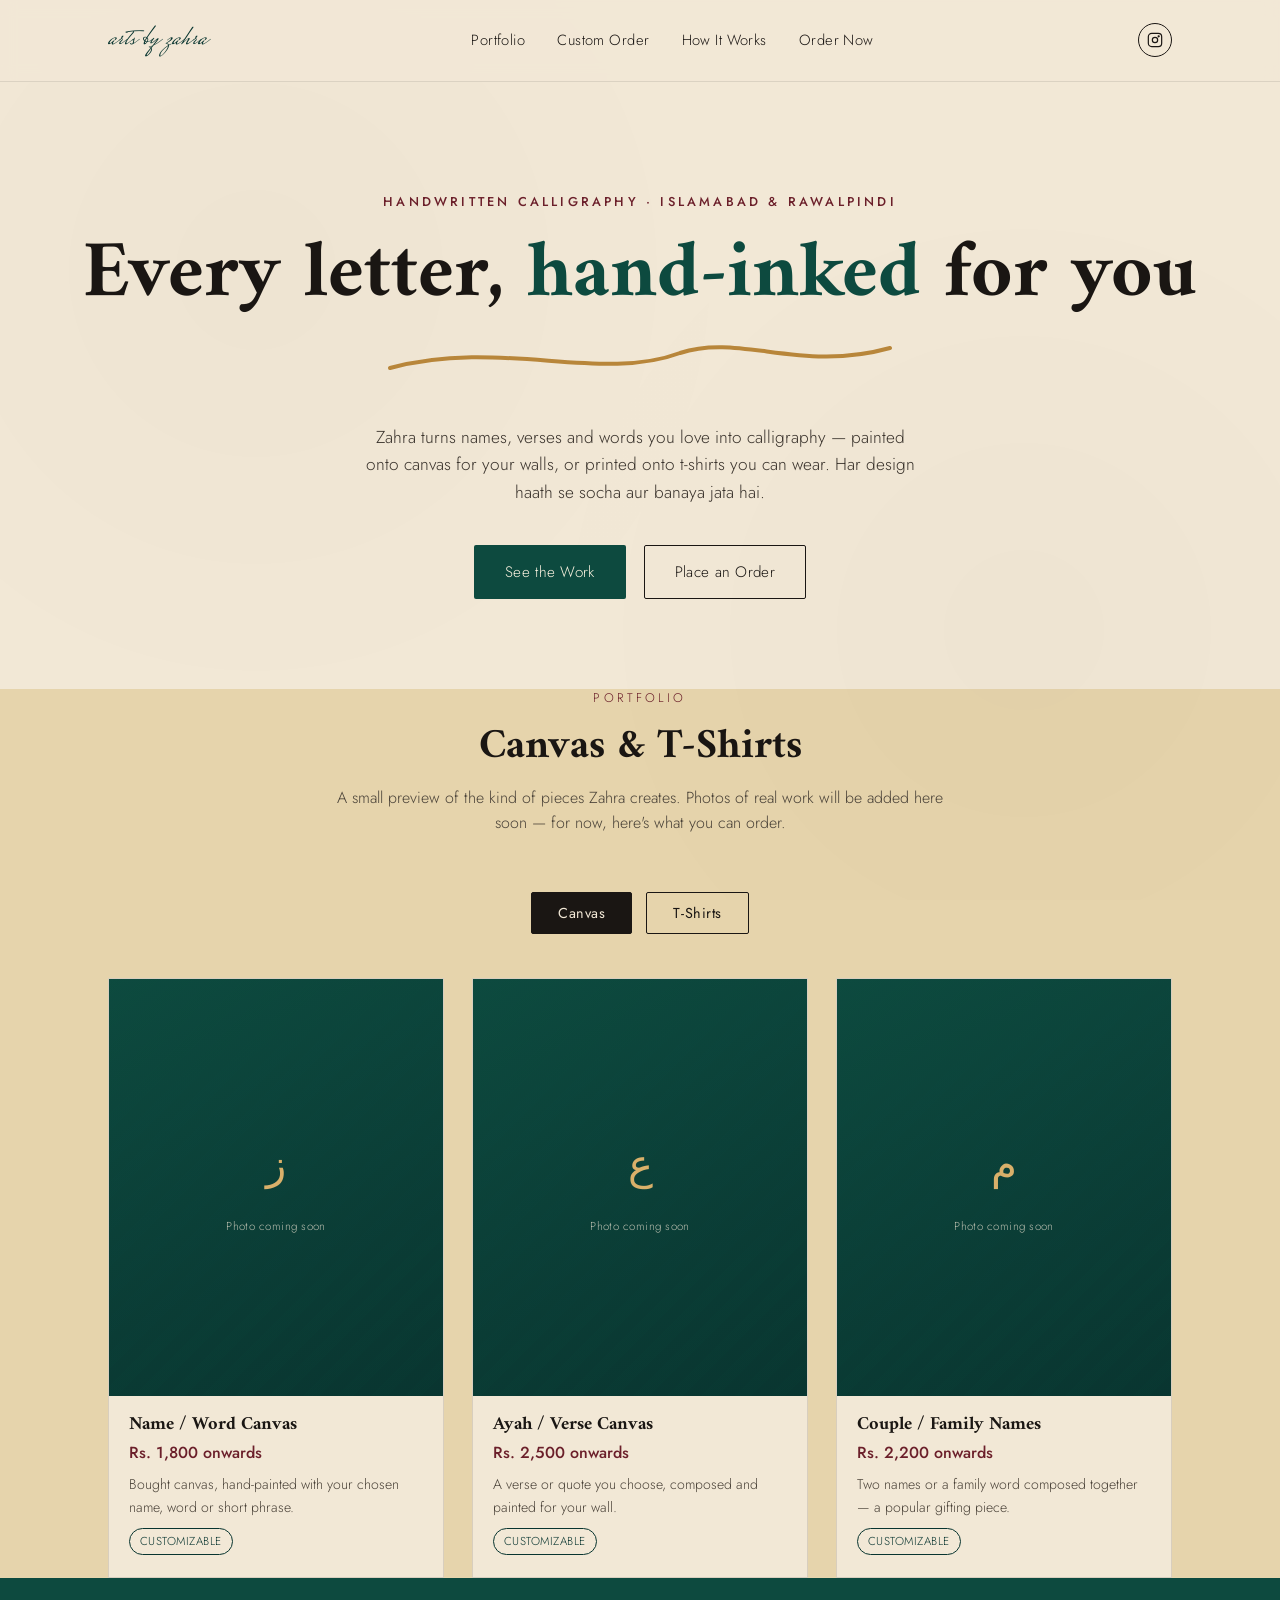
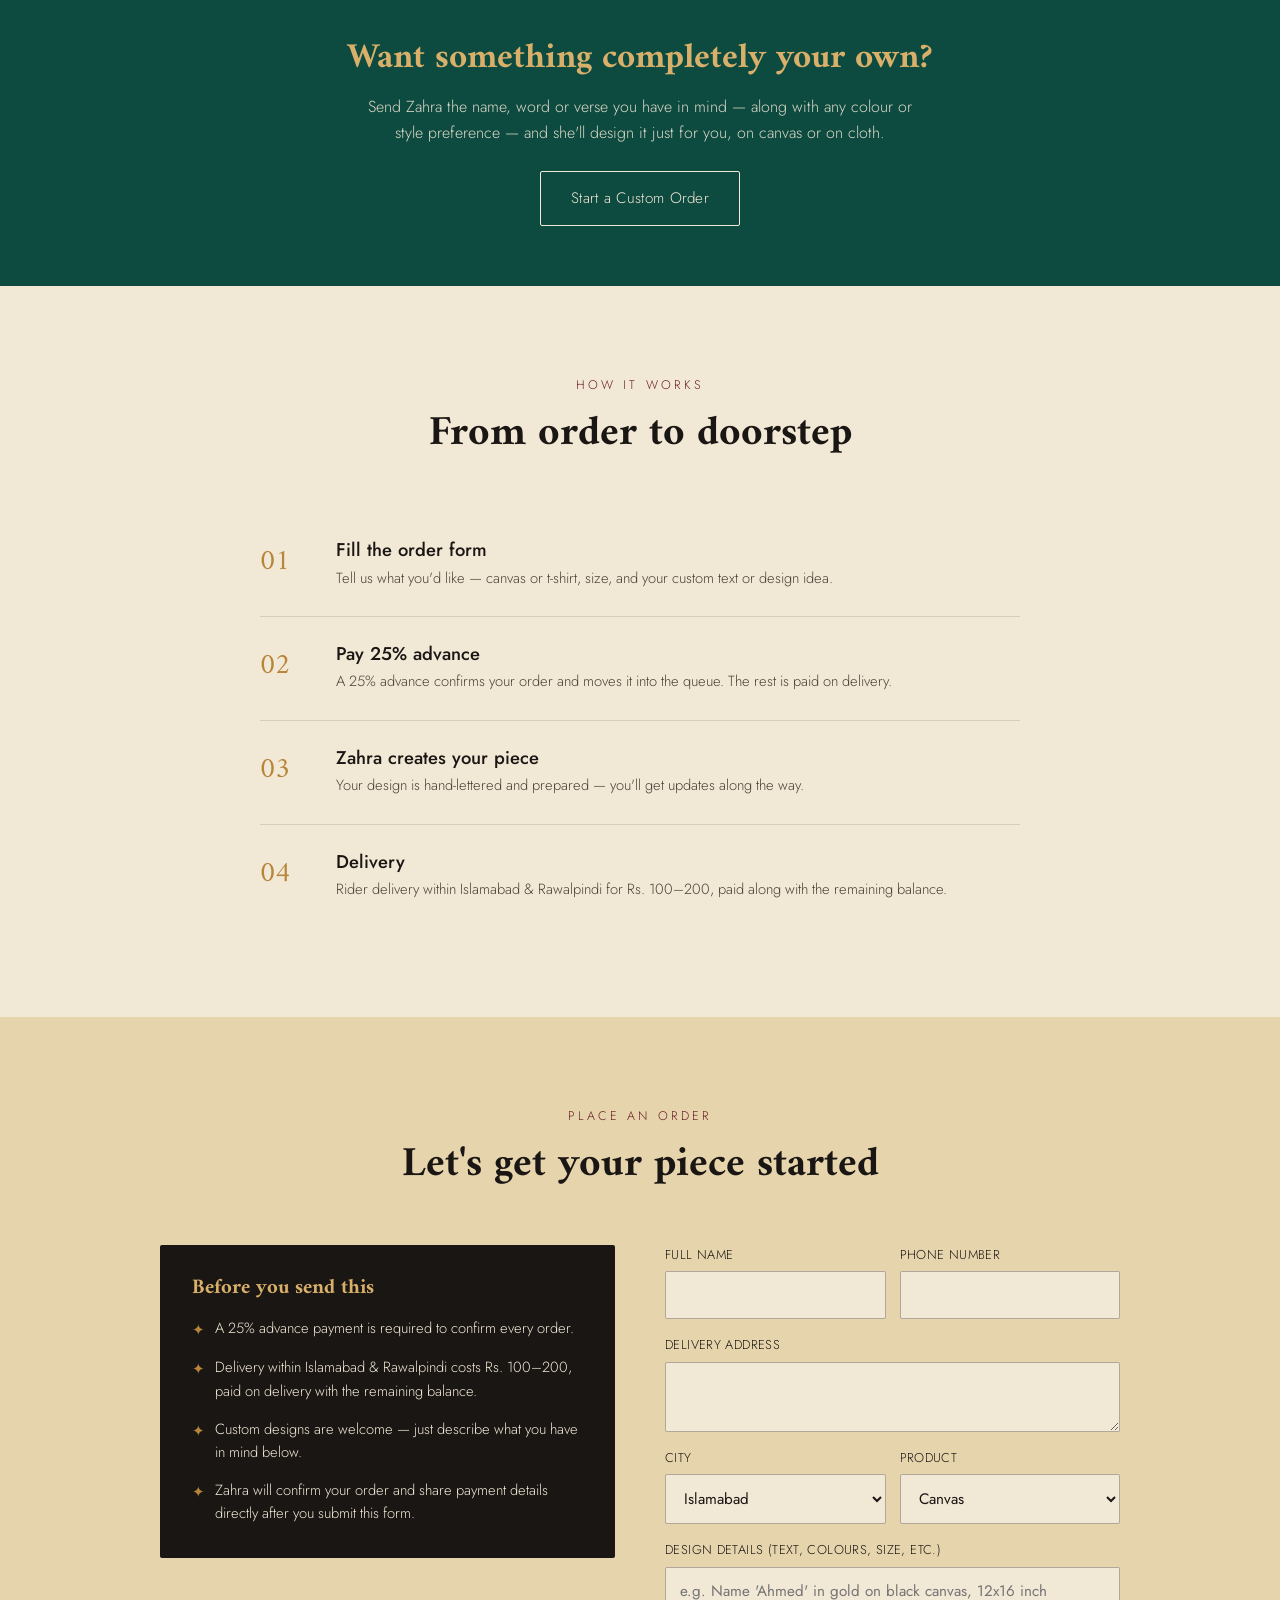
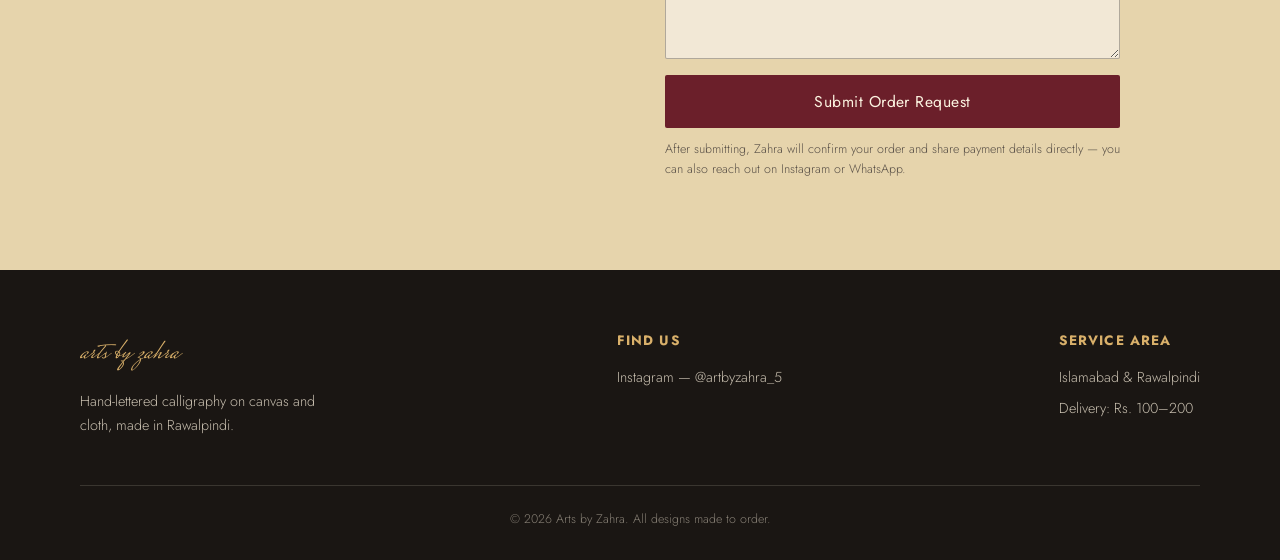
==== index.html @ f9480b77 "Add files via upload" ====
<!DOCTYPE html>
<html lang="en">
<head>
<meta charset="UTF-8">
<meta name="viewport" content="width=device-width, initial-scale=1.0">
<title>arts by zahra — Calligraphy on Canvas & Cloth</title>
<link rel="preconnect" href="https://fonts.googleapis.com">
<link rel="preconnect" href="https://fonts.gstatic.com" crossorigin>
<link href="https://fonts.googleapis.com/css2?family=Amiri:ital,wght@0,400;0,700;1,400&family=Jost:wght@300;400;500;600&family=Mrs+Saint+Delafield&display=swap" rel="stylesheet">
<style>
  :root{
    --ink:#1a1613;
    --parchment:#f2e8d6;
    --parchment-deep:#e6d4ac;
    --emerald:#0d4a3f;
    --emerald-deep:#093530;
    --gold:#b8863a;
    --gold-light:#d9b06a;
    --rose:#6b1f2a;
    --max: 1120px;
  }
  *{box-sizing:border-box; margin:0; padding:0;}
  html{scroll-behavior:smooth;}
  body{
    background:var(--parchment);
    color:var(--ink);
    font-family:'Jost', sans-serif;
    font-weight:300;
    line-height:1.6;
    overflow-x:hidden;
  }
  ::selection{background:var(--gold-light); color:var(--ink);}
  a{color:inherit; text-decoration:none;}
  img{max-width:100%; display:block;}
  h1,h2,h3{font-family:'Amiri', serif; font-weight:700; line-height:1.15;}
  .script{font-family:'Mrs Saint Delafield', cursive; font-weight:400;}
  .wrap{max-width:var(--max); margin:0 auto; padding:0 28px;}
  :focus-visible{outline:2px solid var(--gold); outline-offset:3px;}

  /* texture */
  .paper-texture{
    position:fixed; inset:0; pointer-events:none; z-index:0; opacity:0.5;
    background-image:
      radial-gradient(circle at 20% 30%, rgba(26,22,19,0.035) 0, transparent 40%),
      radial-gradient(circle at 80% 70%, rgba(26,22,19,0.035) 0, transparent 40%);
  }

  /* NAV */
  header{
    position:sticky; top:0; z-index:50;
    background:rgba(242,232,214,0.92);
    backdrop-filter:blur(8px);
    border-bottom:1px solid rgba(26,22,19,0.1);
  }
  nav{
    display:flex; align-items:center; justify-content:space-between;
    padding:16px 28px; max-width:var(--max); margin:0 auto;
  }
  .logo{font-family:'Mrs Saint Delafield', cursive; font-size:1.9rem; color:var(--emerald-deep);}
  .nav-links{display:flex; gap:32px; font-size:0.92rem; letter-spacing:0.03em;}
  .nav-links a{position:relative; padding:4px 0;}
  .nav-links a::after{
    content:''; position:absolute; left:0; bottom:0; width:0; height:1px;
    background:var(--gold); transition:width 0.3s ease;
  }
  .nav-links a:hover::after{width:100%;}
  .nav-icons{display:flex; gap:16px; align-items:center;}
  .nav-icons a{width:34px; height:34px; border:1px solid var(--ink); border-radius:50%;
    display:flex; align-items:center; justify-content:center; transition:all 0.25s ease;}
  .nav-icons a:hover{background:var(--emerald); border-color:var(--emerald); color:#fff;}
  .burger{display:none;}

  /* HERO */
  .hero{
    position:relative; padding:110px 28px 90px; text-align:center; overflow:hidden;
  }
  .hero .eyebrow{
    font-size:0.8rem; letter-spacing:0.25em; text-transform:uppercase;
    color:var(--rose); font-weight:500; margin-bottom:18px;
  }
  .hero h1{
    font-size:clamp(2.6rem, 7vw, 5rem);
    color:var(--ink);
  }
  .hero h1 .accent{color:var(--emerald);}
  .stroke-wrap{position:relative; display:inline-block; margin:6px auto 28px;}
  .stroke-svg{display:block; width:min(520px, 80vw); height:auto;}
  .stroke-svg path{
    fill:none; stroke:var(--gold); stroke-width:4; stroke-linecap:round;
    stroke-dasharray:900; stroke-dashoffset:900;
    animation:draw 2.2s ease forwards 0.4s;
  }
  @keyframes draw{ to{stroke-dashoffset:0;} }
  .hero p.lede{
    max-width:560px; margin:0 auto 38px; font-size:1.08rem; color:#3a332c;
  }
  .hero-ctas{display:flex; gap:18px; justify-content:center; flex-wrap:wrap;}
  .btn{
    display:inline-block; padding:14px 30px; font-size:0.95rem; letter-spacing:0.02em;
    border-radius:2px; transition:all 0.25s ease; cursor:pointer; border:1px solid transparent;
  }
  .btn-primary{background:var(--emerald); color:#fbf3e0;}
  .btn-primary:hover{background:var(--emerald-deep); transform:translateY(-2px);}
  .btn-outline{border-color:var(--ink); color:var(--ink);}
  .btn-outline:hover{background:var(--ink); color:var(--parchment); transform:translateY(-2px);}

  /* SECTION LABELS */
  .section{padding:90px 28px;}
  .section-head{text-align:center; max-width:640px; margin:0 auto 56px;}
  .section-head .eyebrow{
    font-size:0.78rem; letter-spacing:0.25em; text-transform:uppercase;
    color:var(--rose); margin-bottom:14px; display:block;
  }
  .section-head h2{font-size:clamp(1.9rem,4vw,2.6rem); color:var(--ink);}
  .section-head p{margin-top:14px; color:#4a4238; font-size:1rem;}

  /* PORTFOLIO */
  .portfolio{background:var(--parchment-deep);}
  .tabs{display:flex; justify-content:center; gap:14px; margin-bottom:44px; flex-wrap:wrap;}
  .tab-btn{
    padding:10px 26px; border:1px solid var(--ink); background:transparent;
    font-family:'Jost',sans-serif; font-size:0.9rem; letter-spacing:0.04em;
    cursor:pointer; border-radius:2px; color:var(--ink); transition:all 0.25s ease;
  }
  .tab-btn.active, .tab-btn:hover{background:var(--ink); color:var(--parchment);}
  .grid{
    display:grid; grid-template-columns:repeat(auto-fit,minmax(250px,1fr));
    gap:28px;
  }
  .tab-panel{display:none;}
  .tab-panel.active{display:grid; grid-template-columns:repeat(auto-fit,minmax(250px,1fr)); gap:28px;}
  .card{
    background:var(--parchment); border:1px solid rgba(26,22,19,0.12);
    overflow:hidden; transition:transform 0.3s ease, box-shadow 0.3s ease;
  }
  .card:hover{transform:translateY(-6px); box-shadow:0 18px 40px rgba(26,22,19,0.15);}
  .card-photo{
    aspect-ratio:4/5; background:
      repeating-linear-gradient(135deg, rgba(13,74,63,0.06) 0 12px, transparent 12px 24px),
      linear-gradient(160deg, var(--emerald) 0%, var(--emerald-deep) 100%);
    display:flex; flex-direction:column; align-items:center; justify-content:center;
    color:var(--parchment); text-align:center; gap:10px; padding:20px;
  }
  .card-photo .mono{font-family:'Mrs Saint Delafield',cursive; font-size:2.6rem; color:var(--gold-light);}
  .card-photo small{font-size:0.72rem; opacity:0.75; letter-spacing:0.04em;}
  .card-body{padding:18px 20px 22px;}
  .card-body h3{font-size:1.15rem; margin-bottom:4px;}
  .card-body .price{color:var(--rose); font-weight:500; margin-bottom:8px;}
  .card-body p{font-size:0.88rem; color:#4a4238;}
  .tag{
    display:inline-block; margin-top:10px; font-size:0.72rem; letter-spacing:0.04em;
    text-transform:uppercase; color:var(--emerald-deep); border:1px solid var(--emerald-deep);
    padding:3px 10px; border-radius:20px;
  }

  /* CUSTOM STRIP */
  .custom-strip{
    background:var(--emerald); color:var(--parchment);
    padding:60px 28px; text-align:center;
  }
  .custom-strip h2{color:var(--gold-light); font-size:clamp(1.6rem,3.5vw,2.2rem);}
  .custom-strip p{max-width:560px; margin:16px auto 0; opacity:0.9;}

  /* PROCESS */
  .process-list{
    max-width:760px; margin:0 auto; display:flex; flex-direction:column; gap:0;
  }
  .step{
    display:flex; gap:26px; padding:26px 0; border-bottom:1px solid rgba(26,22,19,0.12);
  }
  .step:last-child{border-bottom:none;}
  .step-num{
    font-family:'Amiri',serif; font-size:1.8rem; color:var(--gold); flex-shrink:0; width:50px;
  }
  .step-text h3{font-size:1.15rem; margin-bottom:6px; font-family:'Jost',sans-serif; font-weight:500;}
  .step-text p{font-size:0.92rem; color:#4a4238;}

  /* ORDER FORM */
  .order-section{background:var(--parchment-deep);}
  .order-grid{
    display:grid; grid-template-columns:1fr 1fr; gap:50px; max-width:960px; margin:0 auto;
    align-items:start;
  }
  .order-notes{background:var(--ink); color:var(--parchment); padding:32px; border-radius:2px;}
  .order-notes h3{color:var(--gold-light); font-size:1.3rem; margin-bottom:16px;}
  .order-notes ul{list-style:none; display:flex; flex-direction:column; gap:14px;}
  .order-notes li{font-size:0.92rem; display:flex; gap:10px; align-items:flex-start;}
  .order-notes li::before{content:'✦'; color:var(--gold); flex-shrink:0; margin-top:2px;}
  form{display:flex; flex-direction:column; gap:16px;}
  .field{display:flex; flex-direction:column; gap:6px;}
  .field label{font-size:0.8rem; letter-spacing:0.03em; color:var(--ink); text-transform:uppercase;}
  .field input, .field select, .field textarea{
    padding:12px 14px; border:1px solid rgba(26,22,19,0.3); background:var(--parchment);
    font-family:'Jost',sans-serif; font-size:0.95rem; color:var(--ink); border-radius:2px;
  }
  .field input:focus, .field select:focus, .field textarea:focus{border-color:var(--emerald);}
  .row-2{display:grid; grid-template-columns:1fr 1fr; gap:14px;}
  .submit-btn{
    background:var(--rose); color:#fbf3e0; border:none; padding:15px; font-size:0.98rem;
    letter-spacing:0.03em; cursor:pointer; border-radius:2px; transition:background 0.25s ease;
    font-family:'Jost',sans-serif;
  }
  .submit-btn:hover{background:#521621;}
  .form-note{font-size:0.78rem; color:#5a5148; margin-top:-4px;}
  .field.has-error input, .field.has-error textarea, .field.has-error select{
    border-color:var(--rose);
  }
  .field-error{
    display:none; font-size:0.78rem; color:var(--rose); margin-top:-2px;
  }
  .field.has-error .field-error{display:block;}
  .form-status{
    display:none; margin-top:14px; padding:14px 16px; background:var(--emerald); color:#fff;
    font-size:0.88rem; border-radius:2px;
  }
  .form-status.show{display:block;}
  .form-status.error{background:var(--rose);}
  .submit-btn:disabled{opacity:0.6; cursor:not-allowed;}

  /* FOOTER */
  footer{background:var(--ink); color:var(--parchment); padding:60px 28px 30px;}
  .footer-grid{
    display:flex; justify-content:space-between; flex-wrap:wrap; gap:40px; max-width:var(--max);
    margin:0 auto 40px;
  }
  footer .logo{color:var(--gold-light);}
  .footer-col h4{font-size:0.85rem; text-transform:uppercase; letter-spacing:0.08em; color:var(--gold-light); margin-bottom:14px;}
  .footer-col p, .footer-col a{font-size:0.9rem; color:rgba(242,232,214,0.8); display:block; margin-bottom:8px;}
  .footer-col a:hover{color:var(--gold-light);}
  .footer-bottom{
    text-align:center; font-size:0.78rem; color:rgba(242,232,214,0.5);
    border-top:1px solid rgba(242,232,214,0.15); padding-top:24px; max-width:var(--max); margin:0 auto;
  }

  @media (max-width:760px){
    .nav-links{display:none;}
    .order-grid{grid-template-columns:1fr;}
    .row-2{grid-template-columns:1fr;}
    .section{padding:64px 20px;}
  }
  @media (prefers-reduced-motion: reduce){
    .stroke-svg path{animation:none; stroke-dashoffset:0;}
  }
</style>
</head>
<body>
<div class="paper-texture"></div>

<header>
  <nav>
    <div class="logo">arts by zahra</div>
    <div class="nav-links">
      <a href="#portfolio">Portfolio</a>
      <a href="#custom">Custom Order</a>
      <a href="#process">How It Works</a>
      <a href="#order">Order Now</a>
    </div>
    <div class="nav-icons">
      <a href="https://www.instagram.com/artbyzahra_5?igsh=YmdqdDZ2N3Z3MTVn" target="_blank" rel="noopener" aria-label="Instagram">
        <svg width="16" height="16" viewBox="0 0 24 24" fill="none" stroke="currentColor" stroke-width="1.8"><rect x="2" y="2" width="20" height="20" rx="5"/><circle cx="12" cy="12" r="4"/><circle cx="17.5" cy="6.5" r="0.8" fill="currentColor"/></svg>
      </a>
    </div>
  </nav>
</header>

<section class="hero">
  <div class="eyebrow">Handwritten calligraphy · Islamabad &amp; Rawalpindi</div>
  <h1>Every letter, <span class="accent">hand-inked</span> for you</h1>
  <div class="stroke-wrap">
    <svg class="stroke-svg" viewBox="0 0 520 60" xmlns="http://www.w3.org/2000/svg">
      <path d="M10,40 C120,10 220,55 300,25 C360,5 420,45 510,20"/>
    </svg>
  </div>
  <p class="lede">Zahra turns names, verses and words you love into calligraphy — painted onto canvas for your walls, or printed onto t-shirts you can wear. Har design haath se socha aur banaya jata hai.</p>
  <div class="hero-ctas">
    <a href="#portfolio" class="btn btn-primary">See the Work</a>
    <a href="#order" class="btn btn-outline">Place an Order</a>
  </div>
</section>

<section class="portfolio" id="portfolio">
  <div class="wrap">
    <div class="section-head">
      <span class="eyebrow">Portfolio</span>
      <h2>Canvas &amp; T-Shirts</h2>
      <p>A small preview of the kind of pieces Zahra creates. Photos of real work will be added here soon — for now, here's what you can order.</p>
    </div>

    <div class="tabs">
      <button class="tab-btn active" data-tab="canvas">Canvas</button>
      <button class="tab-btn" data-tab="tshirt">T-Shirts</button>
    </div>

    <div class="tab-panel active" id="canvas">
      <div class="card">
        <div class="card-photo"><span class="mono">ز</span><small>Photo coming soon</small></div>
        <div class="card-body">
          <h3>Name / Word Canvas</h3>
          <div class="price">Rs. 1,800 onwards</div>
          <p>Bought canvas, hand-painted with your chosen name, word or short phrase.</p>
          <span class="tag">Customizable</span>
        </div>
      </div>
      <div class="card">
        <div class="card-photo"><span class="mono">ع</span><small>Photo coming soon</small></div>
        <div class="card-body">
          <h3>Ayah / Verse Canvas</h3>
          <div class="price">Rs. 2,500 onwards</div>
          <p>A verse or quote you choose, composed and painted for your wall.</p>
          <span class="tag">Customizable</span>
        </div>
      </div>
      <div class="card">
        <div class="card-photo"><span class="mono">م</span><small>Photo coming soon</small></div>
        <div class="card-body">
          <h3>Couple / Family Names</h3>
          <div class="price">Rs. 2,200 onwards</div>
          <p>Two names or a family word composed together — a popular gifting piece.</p>
          <span class="tag">Customizable</span>
        </div>
      </div>
    </div>

    <div class="tab-panel" id="tshirt">
      <div class="card">
        <div class="card-photo"><span class="mono">ز</span><small>Photo coming soon</small></div>
        <div class="card-body">
          <h3>Name T-Shirt</h3>
          <div class="price">Rs. 1,200 onwards</div>
          <p>Your name or word hand-lettered and printed on a cotton tee. Sizes S–XL.</p>
          <span class="tag">Customizable</span>
        </div>
      </div>
      <div class="card">
        <div class="card-photo"><span class="mono">ح</span><small>Photo coming soon</small></div>
        <div class="card-body">
          <h3>Quote T-Shirt</h3>
          <div class="price">Rs. 1,400 onwards</div>
          <p>A short phrase or quote you pick, laid out in calligraphy across the tee.</p>
          <span class="tag">Customizable</span>
        </div>
      </div>
      <div class="card">
        <div class="card-photo"><span class="mono">ن</span><small>Photo coming soon</small></div>
        <div class="card-body">
          <h3>Matching Set</h3>
          <div class="price">Rs. 2,300 onwards / pair</div>
          <p>Matching t-shirts for friends, siblings or couples with linked designs.</p>
          <span class="tag">Customizable</span>
        </div>
      </div>
    </div>
  </div>
</section>

<section class="custom-strip" id="custom">
  <div class="wrap">
    <h2>Want something completely your own?</h2>
    <p>Send Zahra the name, word or verse you have in mind — along with any colour or style preference — and she'll design it just for you, on canvas or on cloth.</p>
    <a href="#order" class="btn btn-outline" style="margin-top:26px; border-color:var(--parchment); color:var(--parchment);">Start a Custom Order</a>
  </div>
</section>

<section class="section" id="process">
  <div class="section-head">
    <span class="eyebrow">How It Works</span>
    <h2>From order to doorstep</h2>
  </div>
  <div class="process-list">
    <div class="step">
      <div class="step-num">01</div>
      <div class="step-text">
        <h3>Fill the order form</h3>
        <p>Tell us what you'd like — canvas or t-shirt, size, and your custom text or design idea.</p>
      </div>
    </div>
    <div class="step">
      <div class="step-num">02</div>
      <div class="step-text">
        <h3>Pay 25% advance</h3>
        <p>A 25% advance confirms your order and moves it into the queue. The rest is paid on delivery.</p>
      </div>
    </div>
    <div class="step">
      <div class="step-num">03</div>
      <div class="step-text">
        <h3>Zahra creates your piece</h3>
        <p>Your design is hand-lettered and prepared — you'll get updates along the way.</p>
      </div>
    </div>
    <div class="step">
      <div class="step-num">04</div>
      <div class="step-text">
        <h3>Delivery</h3>
        <p>Rider delivery within Islamabad &amp; Rawalpindi for Rs. 100–200, paid along with the remaining balance.</p>
      </div>
    </div>
  </div>
</section>

<section class="section order-section" id="order">
  <div class="section-head">
    <span class="eyebrow">Place an Order</span>
    <h2>Let's get your piece started</h2>
  </div>
  <div class="order-grid">
    <div class="order-notes">
      <h3>Before you send this</h3>
      <ul>
        <li>A 25% advance payment is required to confirm every order.</li>
        <li>Delivery within Islamabad &amp; Rawalpindi costs Rs. 100–200, paid on delivery with the remaining balance.</li>
        <li>Custom designs are welcome — just describe what you have in mind below.</li>
        <li>Zahra will confirm your order and share payment details directly after you submit this form.</li>
      </ul>
    </div>
    <form id="orderForm" action="https://formspree.io/f/mzepopng" method="POST" novalidate>
      <div class="row-2">
        <div class="field" id="nameField">
          <label for="name">Full Name</label>
          <input type="text" id="name" name="name" required>
          <span class="field-error" id="nameError">Please enter a valid name (letters only).</span>
        </div>
        <div class="field" id="phoneField">
          <label for="phone">Phone Number</label>
          <input type="tel" id="phone" name="phone" required>
          <span class="field-error" id="phoneError">Please enter a valid Pakistani phone number.</span>
        </div>
      </div>
      <div class="field" id="addressField">
        <label for="address">Delivery Address</label>
        <textarea id="address" name="address" rows="2" required></textarea>
        <span class="field-error" id="addressError">Please enter your delivery address.</span>
      </div>
      <div class="row-2">
        <div class="field">
          <label for="city">City</label>
          <select id="city" name="city">
            <option>Islamabad</option>
            <option>Rawalpindi</option>
            <option>Other</option>
          </select>
        </div>
        <div class="field">
          <label for="product">Product</label>
          <select id="product" name="product">
            <option>Canvas</option>
            <option>T-Shirt</option>
          </select>
        </div>
      </div>
      <div class="field">
        <label for="details">Design Details (text, colours, size, etc.)</label>
        <textarea id="details" name="details" rows="3" placeholder="e.g. Name 'Ahmed' in gold on black canvas, 12x16 inch"></textarea>
      </div>
      <button type="submit" class="submit-btn" id="submitBtn">Submit Order Request</button>
      <p class="form-note">After submitting, Zahra will confirm your order and share payment details directly — you can also reach out on Instagram or WhatsApp.</p>
      <div class="form-status" id="formStatus"></div>
    </form>
  </div>
</section>

<footer>
  <div class="footer-grid">
    <div class="footer-col">
      <div class="logo">arts by zahra</div>
      <p style="margin-top:12px; max-width:260px;">Hand-lettered calligraphy on canvas and cloth, made in Rawalpindi.</p>
    </div>
    <div class="footer-col">
      <h4>Find Us</h4>
      <a href="https://www.instagram.com/artbyzahra_5?igsh=YmdqdDZ2N3Z3MTVn" target="_blank" rel="noopener">Instagram — @artbyzahra_5</a>
    </div>
    <div class="footer-col">
      <h4>Service Area</h4>
      <p>Islamabad &amp; Rawalpindi</p>
      <p>Delivery: Rs. 100–200</p>
    </div>
  </div>
  <div class="footer-bottom">&copy; 2026 Arts by Zahra. All designs made to order.</div>
</footer>

<script>
  // Tabs
  document.querySelectorAll('.tab-btn').forEach(btn=>{
    btn.addEventListener('click', ()=>{
      document.querySelectorAll('.tab-btn').forEach(b=>b.classList.remove('active'));
      document.querySelectorAll('.tab-panel').forEach(p=>p.classList.remove('active'));
      btn.classList.add('active');
      document.getElementById(btn.dataset.tab).classList.add('active');
    });
  });

  // Order form — validation + Formspree submission
  (function(){
    const form = document.getElementById('orderForm');
    const nameInput = document.getElementById('name');
    const phoneInput = document.getElementById('phone');
    const addressInput = document.getElementById('address');
    const submitBtn = document.getElementById('submitBtn');
    const statusBox = document.getElementById('formStatus');

    function setError(fieldId, hasError){
      const field = document.getElementById(fieldId);
      if(!field) return;
      field.classList.toggle('has-error', hasError);
    }

    // Only alphabets and spaces (allows names like "Ahmed Ali")
    function isValidName(value){
      return /^[A-Za-z\s]{2,}$/.test(value.trim());
    }

    // Pakistani phone number check:
    // - Accepts +92, 0092, or local 0 prefix
    // - Mobile: 03XXXXXXXXX -> 11 digits total (starts with 03)
    // - Landline: 0 + area code + number -> 9 to 11 digits total (starts with 0, not 03)
    function normalizePkPhone(raw){
      let v = raw.replace(/[\s-]/g, '');
      if(v.startsWith('+92')) v = '0' + v.slice(3);
      else if(v.startsWith('0092')) v = '0' + v.slice(4);
      else if(v.startsWith('92') && v.length > 10) v = '0' + v.slice(2);
      return v;
    }

    function isValidPkPhone(raw){
      const v = normalizePkPhone(raw);
      if(!/^0\d+$/.test(v)) return false;
      if(v.startsWith('03')){
        return /^03\d{9}$/.test(v); // mobile, 11 digits total
      }
      return v.length >= 9 && v.length <= 11; // landline
    }

    function validate(){
      let valid = true;

      const nameOk = isValidName(nameInput.value);
      setError('nameField', !nameOk);
      if(!nameOk) valid = false;

      const phoneOk = isValidPkPhone(phoneInput.value);
      setError('phoneField', !phoneOk);
      if(!phoneOk) valid = false;

      const addressOk = addressInput.value.trim().length > 0;
      setError('addressField', !addressOk);
      if(!addressOk) valid = false;

      return valid;
    }

    [nameInput, phoneInput, addressInput].forEach(el=>{
      el.addEventListener('input', validate);
    });

    form.addEventListener('submit', function(e){
      e.preventDefault();

      statusBox.classList.remove('show', 'error');

      if(!validate()){
        statusBox.textContent = 'Please fix the highlighted fields before submitting.';
        statusBox.classList.add('show', 'error');
        return;
      }

      submitBtn.disabled = true;
      submitBtn.textContent = 'Submitting…';

      fetch(form.action, {
        method: 'POST',
        body: new FormData(form),
        headers: { 'Accept': 'application/json' }
      })
      .then(response => {
        if(response.ok){
          statusBox.textContent = 'Order details received! Zahra will confirm your order and share payment details shortly. You can also message us on Instagram or WhatsApp.';
          statusBox.classList.add('show');
          statusBox.classList.remove('error');
          form.reset();
          ['nameField','phoneField','addressField'].forEach(id=>setError(id,false));
        } else {
          return response.json().then(data => {
            throw new Error((data && data.errors) ? data.errors.map(e=>e.message).join(', ') : 'Something went wrong.');
          });
        }
      })
      .catch(err => {
        statusBox.textContent = 'Could not submit right now. Please try again or message us directly on Instagram or WhatsApp.';
        statusBox.classList.add('show', 'error');
      })
      .finally(() => {
        submitBtn.disabled = false;
        submitBtn.textContent = 'Submit Order Request';
      });
    });
  })();
</script>

</body>
</html>
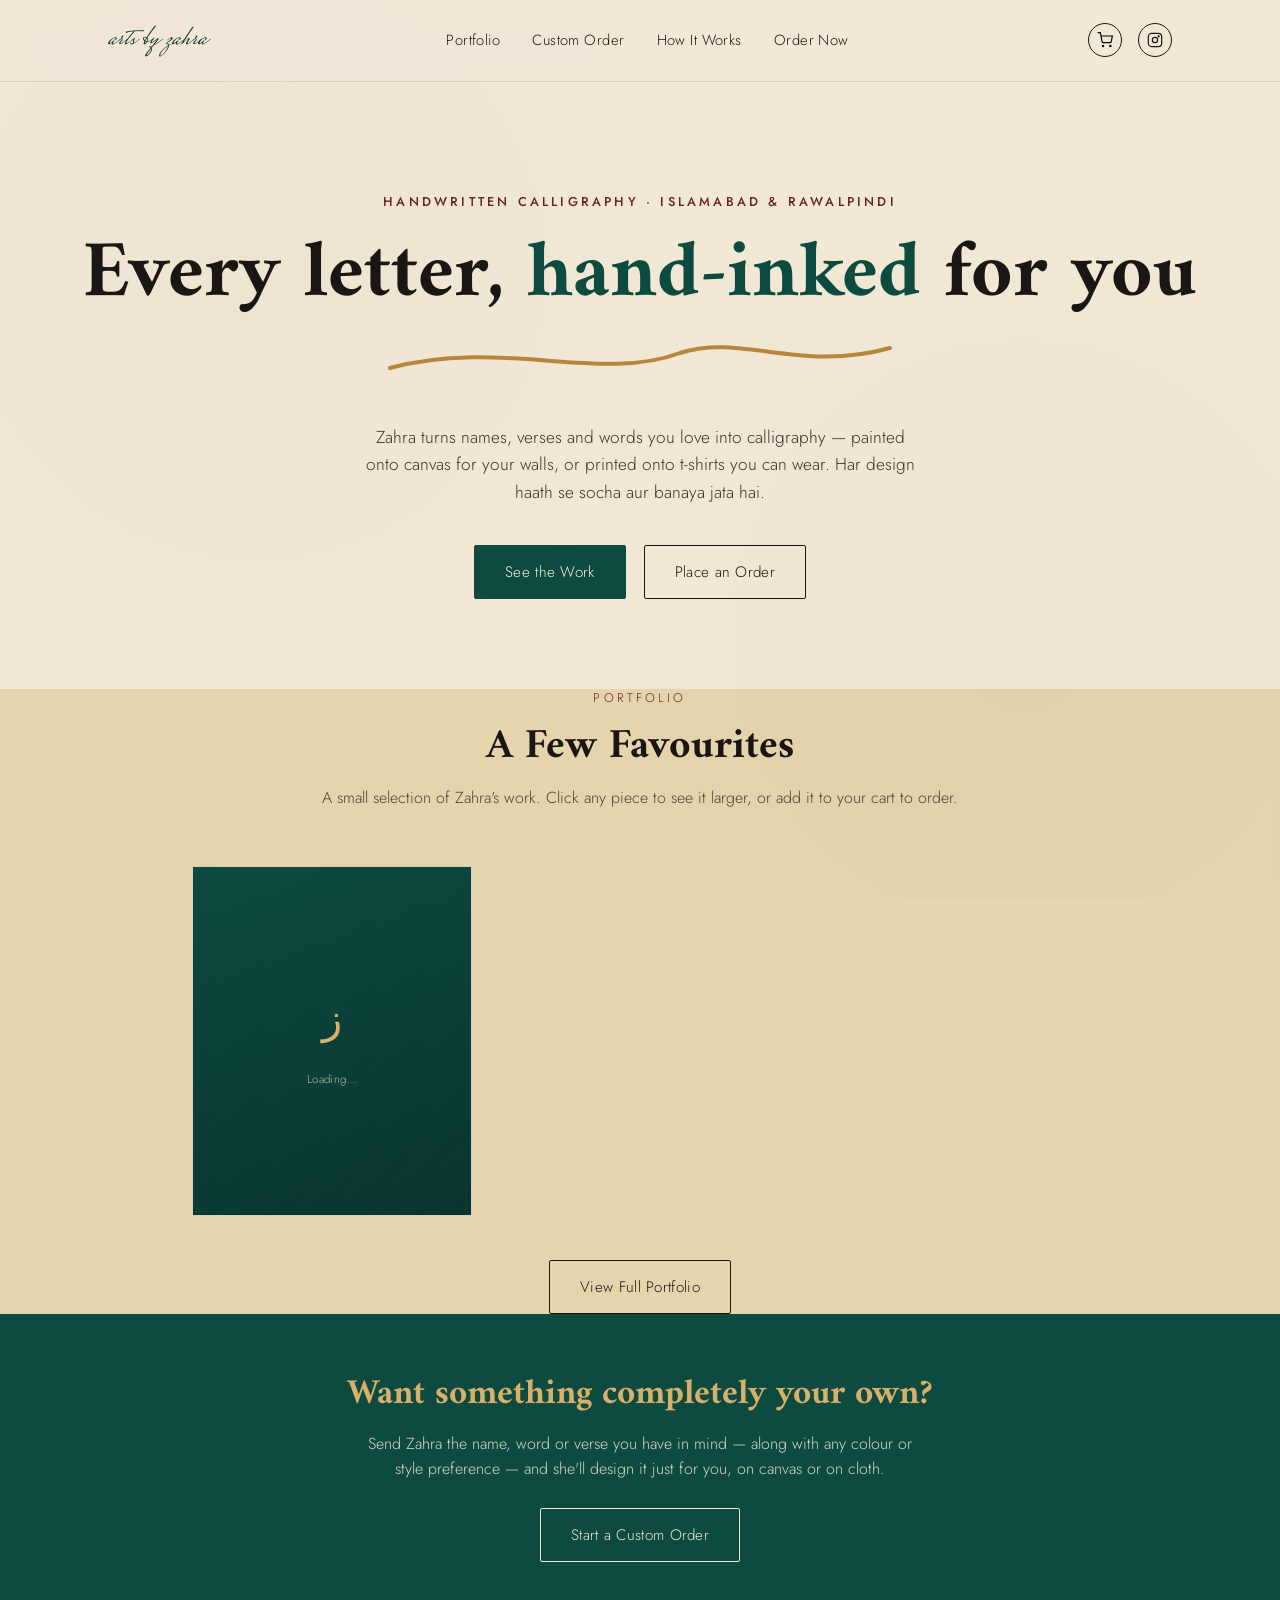
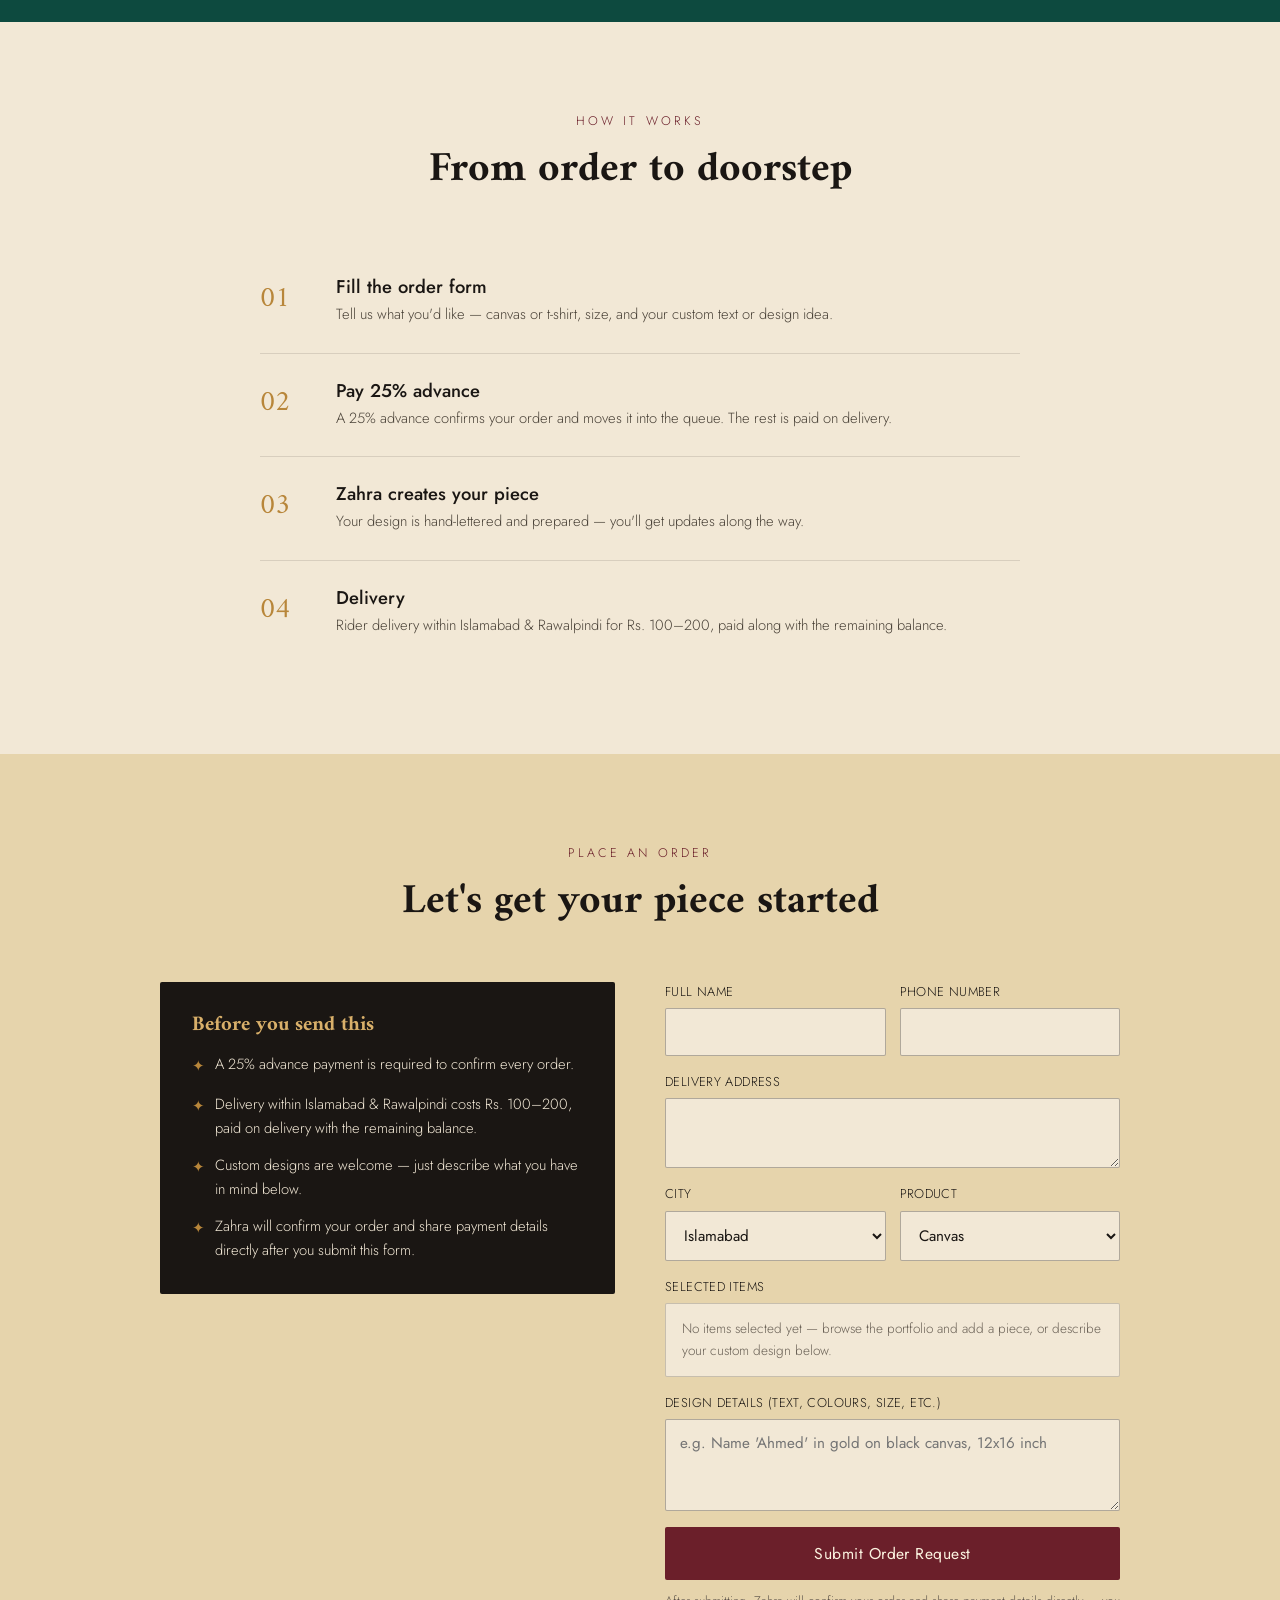
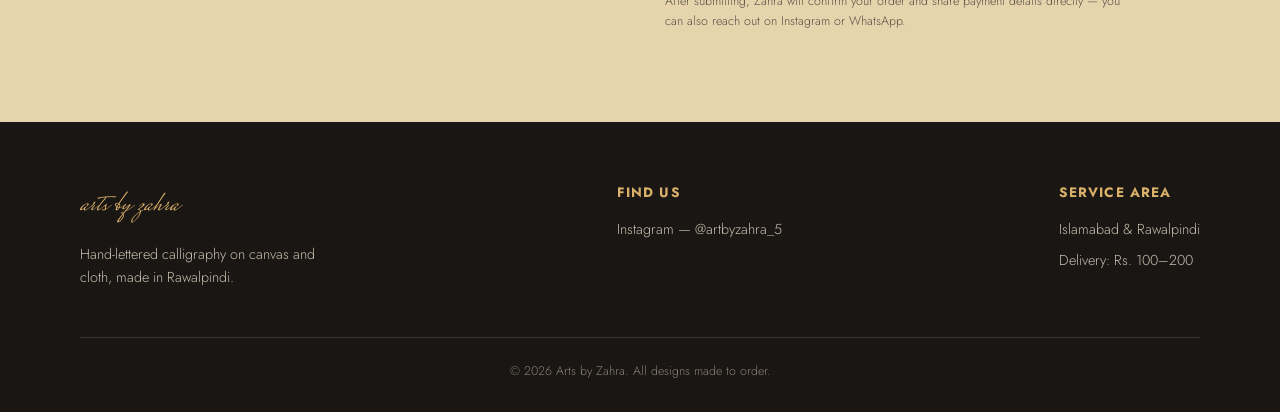
==== commit 7a8d4947: "Rename index (3).html to index.html" ====
--- a/index.html
+++ b/index.html
@@ -4,244 +4,11 @@
 <meta charset="UTF-8">
 <meta name="viewport" content="width=device-width, initial-scale=1.0">
 <title>arts by zahra — Calligraphy on Canvas & Cloth</title>
+<meta name="description" content="Hand-lettered Arabic & Urdu calligraphy on canvas and cloth, custom made to order in Islamabad & Rawalpindi. Order names, quotes, and designs by Zahra.">
 <link rel="preconnect" href="https://fonts.googleapis.com">
 <link rel="preconnect" href="https://fonts.gstatic.com" crossorigin>
 <link href="https://fonts.googleapis.com/css2?family=Amiri:ital,wght@0,400;0,700;1,400&family=Jost:wght@300;400;500;600&family=Mrs+Saint+Delafield&display=swap" rel="stylesheet">
-<style>
-  :root{
-    --ink:#1a1613;
-    --parchment:#f2e8d6;
-    --parchment-deep:#e6d4ac;
-    --emerald:#0d4a3f;
-    --emerald-deep:#093530;
-    --gold:#b8863a;
-    --gold-light:#d9b06a;
-    --rose:#6b1f2a;
-    --max: 1120px;
-  }
-  *{box-sizing:border-box; margin:0; padding:0;}
-  html{scroll-behavior:smooth;}
-  body{
-    background:var(--parchment);
-    color:var(--ink);
-    font-family:'Jost', sans-serif;
-    font-weight:300;
-    line-height:1.6;
-    overflow-x:hidden;
-  }
-  ::selection{background:var(--gold-light); color:var(--ink);}
-  a{color:inherit; text-decoration:none;}
-  img{max-width:100%; display:block;}
-  h1,h2,h3{font-family:'Amiri', serif; font-weight:700; line-height:1.15;}
-  .script{font-family:'Mrs Saint Delafield', cursive; font-weight:400;}
-  .wrap{max-width:var(--max); margin:0 auto; padding:0 28px;}
-  :focus-visible{outline:2px solid var(--gold); outline-offset:3px;}
-
-  /* texture */
-  .paper-texture{
-    position:fixed; inset:0; pointer-events:none; z-index:0; opacity:0.5;
-    background-image:
-      radial-gradient(circle at 20% 30%, rgba(26,22,19,0.035) 0, transparent 40%),
-      radial-gradient(circle at 80% 70%, rgba(26,22,19,0.035) 0, transparent 40%);
-  }
-
-  /* NAV */
-  header{
-    position:sticky; top:0; z-index:50;
-    background:rgba(242,232,214,0.92);
-    backdrop-filter:blur(8px);
-    border-bottom:1px solid rgba(26,22,19,0.1);
-  }
-  nav{
-    display:flex; align-items:center; justify-content:space-between;
-    padding:16px 28px; max-width:var(--max); margin:0 auto;
-  }
-  .logo{font-family:'Mrs Saint Delafield', cursive; font-size:1.9rem; color:var(--emerald-deep);}
-  .nav-links{display:flex; gap:32px; font-size:0.92rem; letter-spacing:0.03em;}
-  .nav-links a{position:relative; padding:4px 0;}
-  .nav-links a::after{
-    content:''; position:absolute; left:0; bottom:0; width:0; height:1px;
-    background:var(--gold); transition:width 0.3s ease;
-  }
-  .nav-links a:hover::after{width:100%;}
-  .nav-icons{display:flex; gap:16px; align-items:center;}
-  .nav-icons a{width:34px; height:34px; border:1px solid var(--ink); border-radius:50%;
-    display:flex; align-items:center; justify-content:center; transition:all 0.25s ease;}
-  .nav-icons a:hover{background:var(--emerald); border-color:var(--emerald); color:#fff;}
-  .burger{display:none;}
-
-  /* HERO */
-  .hero{
-    position:relative; padding:110px 28px 90px; text-align:center; overflow:hidden;
-  }
-  .hero .eyebrow{
-    font-size:0.8rem; letter-spacing:0.25em; text-transform:uppercase;
-    color:var(--rose); font-weight:500; margin-bottom:18px;
-  }
-  .hero h1{
-    font-size:clamp(2.6rem, 7vw, 5rem);
-    color:var(--ink);
-  }
-  .hero h1 .accent{color:var(--emerald);}
-  .stroke-wrap{position:relative; display:inline-block; margin:6px auto 28px;}
-  .stroke-svg{display:block; width:min(520px, 80vw); height:auto;}
-  .stroke-svg path{
-    fill:none; stroke:var(--gold); stroke-width:4; stroke-linecap:round;
-    stroke-dasharray:900; stroke-dashoffset:900;
-    animation:draw 2.2s ease forwards 0.4s;
-  }
-  @keyframes draw{ to{stroke-dashoffset:0;} }
-  .hero p.lede{
-    max-width:560px; margin:0 auto 38px; font-size:1.08rem; color:#3a332c;
-  }
-  .hero-ctas{display:flex; gap:18px; justify-content:center; flex-wrap:wrap;}
-  .btn{
-    display:inline-block; padding:14px 30px; font-size:0.95rem; letter-spacing:0.02em;
-    border-radius:2px; transition:all 0.25s ease; cursor:pointer; border:1px solid transparent;
-  }
-  .btn-primary{background:var(--emerald); color:#fbf3e0;}
-  .btn-primary:hover{background:var(--emerald-deep); transform:translateY(-2px);}
-  .btn-outline{border-color:var(--ink); color:var(--ink);}
-  .btn-outline:hover{background:var(--ink); color:var(--parchment); transform:translateY(-2px);}
-
-  /* SECTION LABELS */
-  .section{padding:90px 28px;}
-  .section-head{text-align:center; max-width:640px; margin:0 auto 56px;}
-  .section-head .eyebrow{
-    font-size:0.78rem; letter-spacing:0.25em; text-transform:uppercase;
-    color:var(--rose); margin-bottom:14px; display:block;
-  }
-  .section-head h2{font-size:clamp(1.9rem,4vw,2.6rem); color:var(--ink);}
-  .section-head p{margin-top:14px; color:#4a4238; font-size:1rem;}
-
-  /* PORTFOLIO */
-  .portfolio{background:var(--parchment-deep);}
-  .tabs{display:flex; justify-content:center; gap:14px; margin-bottom:44px; flex-wrap:wrap;}
-  .tab-btn{
-    padding:10px 26px; border:1px solid var(--ink); background:transparent;
-    font-family:'Jost',sans-serif; font-size:0.9rem; letter-spacing:0.04em;
-    cursor:pointer; border-radius:2px; color:var(--ink); transition:all 0.25s ease;
-  }
-  .tab-btn.active, .tab-btn:hover{background:var(--ink); color:var(--parchment);}
-  .grid{
-    display:grid; grid-template-columns:repeat(auto-fit,minmax(250px,1fr));
-    gap:28px;
-  }
-  .tab-panel{display:none;}
-  .tab-panel.active{display:grid; grid-template-columns:repeat(auto-fit,minmax(250px,1fr)); gap:28px;}
-  .card{
-    background:var(--parchment); border:1px solid rgba(26,22,19,0.12);
-    overflow:hidden; transition:transform 0.3s ease, box-shadow 0.3s ease;
-  }
-  .card:hover{transform:translateY(-6px); box-shadow:0 18px 40px rgba(26,22,19,0.15);}
-  .card-photo{
-    aspect-ratio:4/5; background:
-      repeating-linear-gradient(135deg, rgba(13,74,63,0.06) 0 12px, transparent 12px 24px),
-      linear-gradient(160deg, var(--emerald) 0%, var(--emerald-deep) 100%);
-    display:flex; flex-direction:column; align-items:center; justify-content:center;
-    color:var(--parchment); text-align:center; gap:10px; padding:20px;
-  }
-  .card-photo .mono{font-family:'Mrs Saint Delafield',cursive; font-size:2.6rem; color:var(--gold-light);}
-  .card-photo small{font-size:0.72rem; opacity:0.75; letter-spacing:0.04em;}
-  .card-body{padding:18px 20px 22px;}
-  .card-body h3{font-size:1.15rem; margin-bottom:4px;}
-  .card-body .price{color:var(--rose); font-weight:500; margin-bottom:8px;}
-  .card-body p{font-size:0.88rem; color:#4a4238;}
-  .tag{
-    display:inline-block; margin-top:10px; font-size:0.72rem; letter-spacing:0.04em;
-    text-transform:uppercase; color:var(--emerald-deep); border:1px solid var(--emerald-deep);
-    padding:3px 10px; border-radius:20px;
-  }
-
-  /* CUSTOM STRIP */
-  .custom-strip{
-    background:var(--emerald); color:var(--parchment);
-    padding:60px 28px; text-align:center;
-  }
-  .custom-strip h2{color:var(--gold-light); font-size:clamp(1.6rem,3.5vw,2.2rem);}
-  .custom-strip p{max-width:560px; margin:16px auto 0; opacity:0.9;}
-
-  /* PROCESS */
-  .process-list{
-    max-width:760px; margin:0 auto; display:flex; flex-direction:column; gap:0;
-  }
-  .step{
-    display:flex; gap:26px; padding:26px 0; border-bottom:1px solid rgba(26,22,19,0.12);
-  }
-  .step:last-child{border-bottom:none;}
-  .step-num{
-    font-family:'Amiri',serif; font-size:1.8rem; color:var(--gold); flex-shrink:0; width:50px;
-  }
-  .step-text h3{font-size:1.15rem; margin-bottom:6px; font-family:'Jost',sans-serif; font-weight:500;}
-  .step-text p{font-size:0.92rem; color:#4a4238;}
-
-  /* ORDER FORM */
-  .order-section{background:var(--parchment-deep);}
-  .order-grid{
-    display:grid; grid-template-columns:1fr 1fr; gap:50px; max-width:960px; margin:0 auto;
-    align-items:start;
-  }
-  .order-notes{background:var(--ink); color:var(--parchment); padding:32px; border-radius:2px;}
-  .order-notes h3{color:var(--gold-light); font-size:1.3rem; margin-bottom:16px;}
-  .order-notes ul{list-style:none; display:flex; flex-direction:column; gap:14px;}
-  .order-notes li{font-size:0.92rem; display:flex; gap:10px; align-items:flex-start;}
-  .order-notes li::before{content:'✦'; color:var(--gold); flex-shrink:0; margin-top:2px;}
-  form{display:flex; flex-direction:column; gap:16px;}
-  .field{display:flex; flex-direction:column; gap:6px;}
-  .field label{font-size:0.8rem; letter-spacing:0.03em; color:var(--ink); text-transform:uppercase;}
-  .field input, .field select, .field textarea{
-    padding:12px 14px; border:1px solid rgba(26,22,19,0.3); background:var(--parchment);
-    font-family:'Jost',sans-serif; font-size:0.95rem; color:var(--ink); border-radius:2px;
-  }
-  .field input:focus, .field select:focus, .field textarea:focus{border-color:var(--emerald);}
-  .row-2{display:grid; grid-template-columns:1fr 1fr; gap:14px;}
-  .submit-btn{
-    background:var(--rose); color:#fbf3e0; border:none; padding:15px; font-size:0.98rem;
-    letter-spacing:0.03em; cursor:pointer; border-radius:2px; transition:background 0.25s ease;
-    font-family:'Jost',sans-serif;
-  }
-  .submit-btn:hover{background:#521621;}
-  .form-note{font-size:0.78rem; color:#5a5148; margin-top:-4px;}
-  .field.has-error input, .field.has-error textarea, .field.has-error select{
-    border-color:var(--rose);
-  }
-  .field-error{
-    display:none; font-size:0.78rem; color:var(--rose); margin-top:-2px;
-  }
-  .field.has-error .field-error{display:block;}
-  .form-status{
-    display:none; margin-top:14px; padding:14px 16px; background:var(--emerald); color:#fff;
-    font-size:0.88rem; border-radius:2px;
-  }
-  .form-status.show{display:block;}
-  .form-status.error{background:var(--rose);}
-  .submit-btn:disabled{opacity:0.6; cursor:not-allowed;}
-
-  /* FOOTER */
-  footer{background:var(--ink); color:var(--parchment); padding:60px 28px 30px;}
-  .footer-grid{
-    display:flex; justify-content:space-between; flex-wrap:wrap; gap:40px; max-width:var(--max);
-    margin:0 auto 40px;
-  }
-  footer .logo{color:var(--gold-light);}
-  .footer-col h4{font-size:0.85rem; text-transform:uppercase; letter-spacing:0.08em; color:var(--gold-light); margin-bottom:14px;}
-  .footer-col p, .footer-col a{font-size:0.9rem; color:rgba(242,232,214,0.8); display:block; margin-bottom:8px;}
-  .footer-col a:hover{color:var(--gold-light);}
-  .footer-bottom{
-    text-align:center; font-size:0.78rem; color:rgba(242,232,214,0.5);
-    border-top:1px solid rgba(242,232,214,0.15); padding-top:24px; max-width:var(--max); margin:0 auto;
-  }
-
-  @media (max-width:760px){
-    .nav-links{display:none;}
-    .order-grid{grid-template-columns:1fr;}
-    .row-2{grid-template-columns:1fr;}
-    .section{padding:64px 20px;}
-  }
-  @media (prefers-reduced-motion: reduce){
-    .stroke-svg path{animation:none; stroke-dashoffset:0;}
-  }
-</style>
+<link rel="stylesheet" href="style.css">
 </head>
 <body>
 <div class="paper-texture"></div>
@@ -256,6 +23,10 @@
       <a href="#order">Order Now</a>
     </div>
     <div class="nav-icons">
+      <button id="cartBtn" aria-label="Cart">
+        <svg width="16" height="16" viewBox="0 0 24 24" fill="none" stroke="currentColor" stroke-width="1.8"><circle cx="9" cy="21" r="1"/><circle cx="20" cy="21" r="1"/><path d="M1 1h4l2.68 13.39a2 2 0 0 0 2 1.61h9.72a2 2 0 0 0 2-1.61L23 6H6"/></svg>
+        <span class="cart-badge" id="cartBadge">0</span>
+      </button>
       <a href="https://www.instagram.com/artbyzahra_5?igsh=YmdqdDZ2N3Z3MTVn" target="_blank" rel="noopener" aria-label="Instagram">
         <svg width="16" height="16" viewBox="0 0 24 24" fill="none" stroke="currentColor" stroke-width="1.8"><rect x="2" y="2" width="20" height="20" rx="5"/><circle cx="12" cy="12" r="4"/><circle cx="17.5" cy="6.5" r="0.8" fill="currentColor"/></svg>
       </a>
@@ -282,73 +53,16 @@
   <div class="wrap">
     <div class="section-head">
       <span class="eyebrow">Portfolio</span>
-      <h2>Canvas &amp; T-Shirts</h2>
-      <p>A small preview of the kind of pieces Zahra creates. Photos of real work will be added here soon — for now, here's what you can order.</p>
-    </div>
-
-    <div class="tabs">
-      <button class="tab-btn active" data-tab="canvas">Canvas</button>
-      <button class="tab-btn" data-tab="tshirt">T-Shirts</button>
-    </div>
-
-    <div class="tab-panel active" id="canvas">
-      <div class="card">
-        <div class="card-photo"><span class="mono">ز</span><small>Photo coming soon</small></div>
-        <div class="card-body">
-          <h3>Name / Word Canvas</h3>
-          <div class="price">Rs. 1,800 onwards</div>
-          <p>Bought canvas, hand-painted with your chosen name, word or short phrase.</p>
-          <span class="tag">Customizable</span>
-        </div>
-      </div>
-      <div class="card">
-        <div class="card-photo"><span class="mono">ع</span><small>Photo coming soon</small></div>
-        <div class="card-body">
-          <h3>Ayah / Verse Canvas</h3>
-          <div class="price">Rs. 2,500 onwards</div>
-          <p>A verse or quote you choose, composed and painted for your wall.</p>
-          <span class="tag">Customizable</span>
-        </div>
-      </div>
-      <div class="card">
-        <div class="card-photo"><span class="mono">م</span><small>Photo coming soon</small></div>
-        <div class="card-body">
-          <h3>Couple / Family Names</h3>
-          <div class="price">Rs. 2,200 onwards</div>
-          <p>Two names or a family word composed together — a popular gifting piece.</p>
-          <span class="tag">Customizable</span>
-        </div>
-      </div>
-    </div>
-
-    <div class="tab-panel" id="tshirt">
-      <div class="card">
-        <div class="card-photo"><span class="mono">ز</span><small>Photo coming soon</small></div>
-        <div class="card-body">
-          <h3>Name T-Shirt</h3>
-          <div class="price">Rs. 1,200 onwards</div>
-          <p>Your name or word hand-lettered and printed on a cotton tee. Sizes S–XL.</p>
-          <span class="tag">Customizable</span>
-        </div>
-      </div>
-      <div class="card">
-        <div class="card-photo"><span class="mono">ح</span><small>Photo coming soon</small></div>
-        <div class="card-body">
-          <h3>Quote T-Shirt</h3>
-          <div class="price">Rs. 1,400 onwards</div>
-          <p>A short phrase or quote you pick, laid out in calligraphy across the tee.</p>
-          <span class="tag">Customizable</span>
-        </div>
-      </div>
-      <div class="card">
-        <div class="card-photo"><span class="mono">ن</span><small>Photo coming soon</small></div>
-        <div class="card-body">
-          <h3>Matching Set</h3>
-          <div class="price">Rs. 2,300 onwards / pair</div>
-          <p>Matching t-shirts for friends, siblings or couples with linked designs.</p>
-          <span class="tag">Customizable</span>
-        </div>
-      </div>
+      <h2>A Few Favourites</h2>
+      <p>A small selection of Zahra's work. Click any piece to see it larger, or add it to your cart to order.</p>
+    </div>
+
+    <div class="grid" id="featuredGrid">
+      <div class="card"><div class="card-photo"><span class="mono">ز</span><small>Loading…</small></div></div>
+    </div>
+
+    <div class="view-portfolio-wrap">
+      <a href="portfolio.html" class="btn btn-outline">View Full Portfolio</a>
     </div>
   </div>
 </section>
@@ -449,6 +163,11 @@
         </div>
       </div>
       <div class="field">
+        <label>Selected Items</label>
+        <div class="selected-items-box" id="selectedItemsBox"></div>
+        <input type="hidden" id="selectedItemsHidden" name="selectedItems">
+      </div>
+      <div class="field">
         <label for="details">Design Details (text, colours, size, etc.)</label>
         <textarea id="details" name="details" rows="3" placeholder="e.g. Name 'Ahmed' in gold on black canvas, 12x16 inch"></textarea>
       </div>
@@ -478,18 +197,54 @@
   <div class="footer-bottom">&copy; 2026 Arts by Zahra. All designs made to order.</div>
 </footer>
 
+<div class="cart-overlay" id="cartOverlay"></div>
+<div class="cart-drawer" id="cartDrawer">
+  <h3>Your Cart <button class="cart-close" id="cartClose" aria-label="Close">&times;</button></h3>
+  <div id="cartItemsList"></div>
+  <button class="cart-proceed-btn" id="cartProceedBtn">Proceed to Order Form</button>
+</div>
+
+<div class="lightbox" id="lightbox">
+  <button class="lightbox-close" id="lightboxClose" aria-label="Close">&times;</button>
+  <img id="lightboxImg" src="" alt="">
+</div>
+
+<script src="https://www.gstatic.com/firebasejs/10.12.2/firebase-app-compat.js"></script>
+<script src="https://www.gstatic.com/firebasejs/10.12.2/firebase-firestore-compat.js"></script>
+<script src="cart.js"></script>
 <script>
-  // Tabs
-  document.querySelectorAll('.tab-btn').forEach(btn=>{
-    btn.addEventListener('click', ()=>{
-      document.querySelectorAll('.tab-btn').forEach(b=>b.classList.remove('active'));
-      document.querySelectorAll('.tab-panel').forEach(p=>p.classList.remove('active'));
-      btn.classList.add('active');
-      document.getElementById(btn.dataset.tab).classList.add('active');
+  const firebaseConfig = {
+    apiKey: "AIzaSyCbFacWRr86mHMgc5bevqh2NKcHzz2edRw",
+    authDomain: "art-by-zahra.firebaseapp.com",
+    projectId: "art-by-zahra",
+    storageBucket: "art-by-zahra.firebasestorage.app",
+    messagingSenderId: "485324220852",
+    appId: "1:485324220852:web:a7ba565e44ed5640e16ae1"
+  };
+  firebase.initializeApp(firebaseConfig);
+  const db = firebase.firestore();
+
+  function loadFeaturedPortfolio(){
+    const grid = document.getElementById('featuredGrid');
+    db.collection('portfolio').orderBy('createdAt','desc').get().then(snapshot=>{
+      const items = [];
+      snapshot.forEach(doc=>{
+        const item = doc.data();
+        if(item.featured) items.push(item);
+      });
+      const featured = items.slice(0,6);
+      grid.innerHTML = featured.length
+        ? featured.map(cardTemplate).join('')
+        : '<div class="empty-note">New pieces coming soon — check back shortly.</div>';
+      bindCardEvents(grid);
+    }).catch(err=>{
+      console.error('Portfolio load error:', err);
+      grid.innerHTML = '<div class="empty-note">Could not load portfolio right now.</div>';
     });
-  });
-
-  // Order form — validation + Formspree submission
+  }
+  loadFeaturedPortfolio();
+</script>
+<script>
   (function(){
     const form = document.getElementById('orderForm');
     const nameInput = document.getElementById('name');
@@ -504,15 +259,10 @@
       field.classList.toggle('has-error', hasError);
     }
 
-    // Only alphabets and spaces (allows names like "Ahmed Ali")
     function isValidName(value){
       return /^[A-Za-z\s]{2,}$/.test(value.trim());
     }
 
-    // Pakistani phone number check:
-    // - Accepts +92, 0092, or local 0 prefix
-    // - Mobile: 03XXXXXXXXX -> 11 digits total (starts with 03)
-    // - Landline: 0 + area code + number -> 9 to 11 digits total (starts with 0, not 03)
     function normalizePkPhone(raw){
       let v = raw.replace(/[\s-]/g, '');
       if(v.startsWith('+92')) v = '0' + v.slice(3);
@@ -525,9 +275,9 @@
       const v = normalizePkPhone(raw);
       if(!/^0\d+$/.test(v)) return false;
       if(v.startsWith('03')){
-        return /^03\d{9}$/.test(v); // mobile, 11 digits total
+        return /^03\d{9}$/.test(v);
       }
-      return v.length >= 9 && v.length <= 11; // landline
+      return v.length >= 9 && v.length <= 11;
     }
 
     function validate(){
@@ -578,6 +328,8 @@
           statusBox.classList.remove('error');
           form.reset();
           ['nameField','phoneField','addressField'].forEach(id=>setError(id,false));
+          setCart([]);
+          fillOrderFormFromCart();
         } else {
           return response.json().then(data => {
             throw new Error((data && data.errors) ? data.errors.map(e=>e.message).join(', ') : 'Something went wrong.');
--- a/style.css
+++ b/style.css
@@ -0,0 +1,305 @@
+:root{
+  --ink:#1a1613;
+  --parchment:#f2e8d6;
+  --parchment-deep:#e6d4ac;
+  --emerald:#0d4a3f;
+  --emerald-deep:#093530;
+  --gold:#b8863a;
+  --gold-light:#d9b06a;
+  --rose:#6b1f2a;
+  --max: 1120px;
+}
+*{box-sizing:border-box; margin:0; padding:0;}
+html{scroll-behavior:smooth;}
+body{
+  background:var(--parchment);
+  color:var(--ink);
+  font-family:'Jost', sans-serif;
+  font-weight:300;
+  line-height:1.6;
+  overflow-x:hidden;
+}
+::selection{background:var(--gold-light); color:var(--ink);}
+a{color:inherit; text-decoration:none;}
+img{max-width:100%; display:block;}
+h1,h2,h3{font-family:'Amiri', serif; font-weight:700; line-height:1.15;}
+.script{font-family:'Mrs Saint Delafield', cursive; font-weight:400;}
+.wrap{max-width:var(--max); margin:0 auto; padding:0 28px;}
+:focus-visible{outline:2px solid var(--gold); outline-offset:3px;}
+
+.paper-texture{
+  position:fixed; inset:0; pointer-events:none; z-index:0; opacity:0.5;
+  background-image:
+    radial-gradient(circle at 20% 30%, rgba(26,22,19,0.035) 0, transparent 40%),
+    radial-gradient(circle at 80% 70%, rgba(26,22,19,0.035) 0, transparent 40%);
+}
+
+/* NAV */
+header{
+  position:sticky; top:0; z-index:50;
+  background:rgba(242,232,214,0.92);
+  backdrop-filter:blur(8px);
+  border-bottom:1px solid rgba(26,22,19,0.1);
+}
+nav{
+  display:flex; align-items:center; justify-content:space-between;
+  padding:16px 28px; max-width:var(--max); margin:0 auto;
+}
+.logo{font-family:'Mrs Saint Delafield', cursive; font-size:1.9rem; color:var(--emerald-deep);}
+.nav-links{display:flex; gap:32px; font-size:0.92rem; letter-spacing:0.03em;}
+.nav-links a{position:relative; padding:4px 0;}
+.nav-links a::after{
+  content:''; position:absolute; left:0; bottom:0; width:0; height:1px;
+  background:var(--gold); transition:width 0.3s ease;
+}
+.nav-links a:hover::after{width:100%;}
+.nav-icons{display:flex; gap:16px; align-items:center;}
+.nav-icons a, .nav-icons button{width:34px; height:34px; border:1px solid var(--ink); border-radius:50%;
+  display:flex; align-items:center; justify-content:center; transition:all 0.25s ease;
+  background:transparent; cursor:pointer; position:relative;}
+.nav-icons a:hover, .nav-icons button:hover{background:var(--emerald); border-color:var(--emerald); color:#fff;}
+.cart-badge{
+  position:absolute; top:-6px; right:-6px; background:var(--rose); color:#fff;
+  font-size:0.65rem; min-width:18px; height:18px; border-radius:50%;
+  display:none; align-items:center; justify-content:center; padding:0 4px;
+  font-family:'Jost',sans-serif;
+}
+.burger{display:none;}
+
+/* HERO */
+.hero{
+  position:relative; padding:110px 28px 90px; text-align:center; overflow:hidden;
+}
+.hero .eyebrow{
+  font-size:0.8rem; letter-spacing:0.25em; text-transform:uppercase;
+  color:var(--rose); font-weight:500; margin-bottom:18px;
+}
+.hero h1{
+  font-size:clamp(2.6rem, 7vw, 5rem);
+  color:var(--ink);
+}
+.hero h1 .accent{color:var(--emerald);}
+.stroke-wrap{position:relative; display:inline-block; margin:6px auto 28px;}
+.stroke-svg{display:block; width:min(520px, 80vw); height:auto;}
+.stroke-svg path{
+  fill:none; stroke:var(--gold); stroke-width:4; stroke-linecap:round;
+  stroke-dasharray:900; stroke-dashoffset:900;
+  animation:draw 2.2s ease forwards 0.4s;
+}
+@keyframes draw{ to{stroke-dashoffset:0;} }
+.hero p.lede{
+  max-width:560px; margin:0 auto 38px; font-size:1.08rem; color:#3a332c;
+}
+.hero-ctas{display:flex; gap:18px; justify-content:center; flex-wrap:wrap;}
+.btn{
+  display:inline-block; padding:14px 30px; font-size:0.95rem; letter-spacing:0.02em;
+  border-radius:2px; transition:all 0.25s ease; cursor:pointer; border:1px solid transparent;
+}
+.btn-primary{background:var(--emerald); color:#fbf3e0;}
+.btn-primary:hover{background:var(--emerald-deep); transform:translateY(-2px);}
+.btn-outline{border-color:var(--ink); color:var(--ink);}
+.btn-outline:hover{background:var(--ink); color:var(--parchment); transform:translateY(-2px);}
+
+/* SECTION LABELS */
+.section{padding:90px 28px;}
+.section-head{text-align:center; max-width:640px; margin:0 auto 56px;}
+.section-head .eyebrow{
+  font-size:0.78rem; letter-spacing:0.25em; text-transform:uppercase;
+  color:var(--rose); margin-bottom:14px; display:block;
+}
+.section-head h2{font-size:clamp(1.9rem,4vw,2.6rem); color:var(--ink);}
+.section-head p{margin-top:14px; color:#4a4238; font-size:1rem;}
+
+/* PORTFOLIO / GRID */
+.portfolio{background:var(--parchment-deep);}
+.tabs{display:flex; justify-content:center; gap:14px; margin-bottom:44px; flex-wrap:wrap;}
+.tab-btn{
+  padding:10px 26px; border:1px solid var(--ink); background:transparent;
+  font-family:'Jost',sans-serif; font-size:0.9rem; letter-spacing:0.04em;
+  cursor:pointer; border-radius:2px; color:var(--ink); transition:all 0.25s ease;
+}
+.tab-btn.active, .tab-btn:hover{background:var(--ink); color:var(--parchment);}
+.grid, .tab-panel.active{
+  display:grid; grid-template-columns:repeat(auto-fill, minmax(240px, 280px));
+  gap:28px; justify-content:center;
+}
+.tab-panel{display:none;}
+.card{
+  background:var(--parchment); border:1px solid rgba(26,22,19,0.12);
+  overflow:hidden; transition:transform 0.3s ease, box-shadow 0.3s ease;
+  width:100%; max-width:280px;
+}
+.card:hover{transform:translateY(-6px); box-shadow:0 18px 40px rgba(26,22,19,0.15);}
+.card-photo{
+  aspect-ratio:4/5; background:
+    repeating-linear-gradient(135deg, rgba(13,74,63,0.06) 0 12px, transparent 12px 24px),
+    linear-gradient(160deg, var(--emerald) 0%, var(--emerald-deep) 100%);
+  display:flex; flex-direction:column; align-items:center; justify-content:center;
+  color:var(--parchment); text-align:center; gap:10px; padding:20px;
+  cursor:pointer; overflow:hidden;
+}
+.card-photo .mono{font-family:'Mrs Saint Delafield',cursive; font-size:2.6rem; color:var(--gold-light);}
+.card-photo small{font-size:0.72rem; opacity:0.75; letter-spacing:0.04em;}
+.card-photo img{width:100%; height:100%; object-fit:cover;}
+.card-body{padding:18px 20px 22px;}
+.card-body h3{font-size:1.15rem; margin-bottom:4px;}
+.card-body .price{color:var(--rose); font-weight:500; margin-bottom:8px;}
+.card-body p{font-size:0.88rem; color:#4a4238; margin-bottom:10px;}
+.tag{
+  display:inline-block; margin-top:6px; font-size:0.72rem; letter-spacing:0.04em;
+  text-transform:uppercase; color:var(--emerald-deep); border:1px solid var(--emerald-deep);
+  padding:3px 10px; border-radius:20px;
+}
+.code-tag{
+  display:inline-block; margin-top:6px; font-size:0.72rem; letter-spacing:0.04em;
+  color:var(--rose); border:1px solid var(--rose); padding:3px 10px; border-radius:20px;
+}
+.add-cart-btn{
+  display:block; width:100%; margin-top:14px; padding:10px; border:1px solid var(--emerald);
+  background:transparent; color:var(--emerald-deep); font-family:'Jost',sans-serif;
+  font-size:0.85rem; letter-spacing:0.03em; border-radius:2px; cursor:pointer;
+  transition:all 0.2s ease;
+}
+.add-cart-btn:hover{background:var(--emerald); color:#fff;}
+.empty-note{grid-column:1/-1; text-align:center; color:#6a6156; font-size:0.92rem; padding:30px;}
+.view-portfolio-wrap{text-align:center; margin-top:44px;}
+
+/* CUSTOM STRIP */
+.custom-strip{
+  background:var(--emerald); color:var(--parchment);
+  padding:60px 28px; text-align:center;
+}
+.custom-strip h2{color:var(--gold-light); font-size:clamp(1.6rem,3.5vw,2.2rem);}
+.custom-strip p{max-width:560px; margin:16px auto 0; opacity:0.9;}
+
+/* PROCESS */
+.process-list{
+  max-width:760px; margin:0 auto; display:flex; flex-direction:column; gap:0;
+}
+.step{
+  display:flex; gap:26px; padding:26px 0; border-bottom:1px solid rgba(26,22,19,0.12);
+}
+.step:last-child{border-bottom:none;}
+.step-num{
+  font-family:'Amiri',serif; font-size:1.8rem; color:var(--gold); flex-shrink:0; width:50px;
+}
+.step-text h3{font-size:1.15rem; margin-bottom:6px; font-family:'Jost',sans-serif; font-weight:500;}
+.step-text p{font-size:0.92rem; color:#4a4238;}
+
+/* ORDER FORM */
+.order-section{background:var(--parchment-deep);}
+.order-grid{
+  display:grid; grid-template-columns:1fr 1fr; gap:50px; max-width:960px; margin:0 auto;
+  align-items:start;
+}
+.order-notes{background:var(--ink); color:var(--parchment); padding:32px; border-radius:2px;}
+.order-notes h3{color:var(--gold-light); font-size:1.3rem; margin-bottom:16px;}
+.order-notes ul{list-style:none; display:flex; flex-direction:column; gap:14px;}
+.order-notes li{font-size:0.92rem; display:flex; gap:10px; align-items:flex-start;}
+.order-notes li::before{content:'✦'; color:var(--gold); flex-shrink:0; margin-top:2px;}
+form{display:flex; flex-direction:column; gap:16px;}
+.field{display:flex; flex-direction:column; gap:6px;}
+.field label{font-size:0.8rem; letter-spacing:0.03em; color:var(--ink); text-transform:uppercase;}
+.field input, .field select, .field textarea{
+  padding:12px 14px; border:1px solid rgba(26,22,19,0.3); background:var(--parchment);
+  font-family:'Jost',sans-serif; font-size:0.95rem; color:var(--ink); border-radius:2px;
+}
+.field input:focus, .field select:focus, .field textarea:focus{border-color:var(--emerald);}
+.row-2{display:grid; grid-template-columns:1fr 1fr; gap:14px;}
+.submit-btn{
+  background:var(--rose); color:#fbf3e0; border:none; padding:15px; font-size:0.98rem;
+  letter-spacing:0.03em; cursor:pointer; border-radius:2px; transition:background 0.25s ease;
+  font-family:'Jost',sans-serif;
+}
+.submit-btn:hover{background:#521621;}
+.form-note{font-size:0.78rem; color:#5a5148; margin-top:-4px;}
+.field.has-error input, .field.has-error textarea, .field.has-error select{
+  border-color:var(--rose);
+}
+.field-error{
+  display:none; font-size:0.78rem; color:var(--rose); margin-top:-2px;
+}
+.field.has-error .field-error{display:block;}
+.form-status{
+  display:none; margin-top:14px; padding:14px 16px; background:var(--emerald); color:#fff;
+  font-size:0.88rem; border-radius:2px;
+}
+.form-status.show{display:block;}
+.form-status.error{background:var(--rose);}
+.submit-btn:disabled{opacity:0.6; cursor:not-allowed;}
+
+/* SELECTED ITEMS (cart summary in order form) */
+.selected-items-box{
+  background:var(--parchment); border:1px solid rgba(26,22,19,0.2); border-radius:2px;
+  padding:14px 16px; display:flex; flex-direction:column; gap:8px;
+}
+.selected-item{font-size:0.9rem; padding:6px 0; border-bottom:1px solid rgba(26,22,19,0.08);}
+.selected-item:last-child{border-bottom:none;}
+.empty-cart-note{font-size:0.85rem; color:#6a6156;}
+
+/* FOOTER */
+footer{background:var(--ink); color:var(--parchment); padding:60px 28px 30px;}
+.footer-grid{
+  display:flex; justify-content:space-between; flex-wrap:wrap; gap:40px; max-width:var(--max);
+  margin:0 auto 40px;
+}
+footer .logo{color:var(--gold-light);}
+.footer-col h4{font-size:0.85rem; text-transform:uppercase; letter-spacing:0.08em; color:var(--gold-light); margin-bottom:14px;}
+.footer-col p, .footer-col a{font-size:0.9rem; color:rgba(242,232,214,0.8); display:block; margin-bottom:8px;}
+.footer-col a:hover{color:var(--gold-light);}
+.footer-bottom{
+  text-align:center; font-size:0.78rem; color:rgba(242,232,214,0.5);
+  border-top:1px solid rgba(242,232,214,0.15); padding-top:24px; max-width:var(--max); margin:0 auto;
+}
+
+/* CART DRAWER */
+.cart-overlay{
+  position:fixed; inset:0; background:rgba(26,22,19,0.55); z-index:90;
+  opacity:0; pointer-events:none; transition:opacity 0.25s ease;
+}
+.cart-overlay.show{opacity:1; pointer-events:auto;}
+.cart-drawer{
+  position:fixed; top:0; right:-380px; width:340px; max-width:88vw; height:100%;
+  background:var(--parchment); z-index:95; box-shadow:-10px 0 30px rgba(0,0,0,0.2);
+  transition:right 0.3s ease; display:flex; flex-direction:column; padding:26px 22px;
+}
+.cart-drawer.open{right:0;}
+.cart-drawer h3{font-size:1.3rem; margin-bottom:20px; display:flex; justify-content:space-between; align-items:center;}
+.cart-close{background:none; border:none; font-size:1.4rem; cursor:pointer; color:var(--ink);}
+#cartItemsList{flex:1; overflow-y:auto; display:flex; flex-direction:column; gap:10px;}
+.cart-item{
+  display:flex; justify-content:space-between; align-items:center; gap:10px;
+  background:var(--parchment-deep); padding:10px 12px; border-radius:2px;
+}
+.cart-item-info{display:flex; flex-direction:column; font-size:0.85rem;}
+.cart-item-info span{font-size:0.75rem; color:#5a5148; margin-top:2px;}
+.cart-remove{background:none; border:none; font-size:1.2rem; color:var(--rose); cursor:pointer; line-height:1;}
+.cart-empty{color:#6a6156; font-size:0.9rem; text-align:center; padding:30px 10px;}
+.cart-proceed-btn{
+  margin-top:16px; background:var(--emerald); color:#fbf3e0; border:none; padding:13px;
+  font-family:'Jost',sans-serif; font-size:0.92rem; letter-spacing:0.03em; border-radius:2px; cursor:pointer;
+}
+.cart-proceed-btn:hover{background:var(--emerald-deep);}
+
+/* LIGHTBOX */
+.lightbox{
+  position:fixed; inset:0; background:rgba(10,8,6,0.92); z-index:150;
+  display:flex; align-items:center; justify-content:center; opacity:0; pointer-events:none;
+  transition:opacity 0.25s ease; padding:30px;
+}
+.lightbox.show{opacity:1; pointer-events:auto;}
+.lightbox img{max-width:90vw; max-height:85vh; object-fit:contain; border-radius:2px;}
+.lightbox-close{
+  position:absolute; top:24px; right:32px; font-size:2rem; color:#fff; background:none;
+  border:none; cursor:pointer; line-height:1;
+}
+
+@media (max-width:760px){
+  .nav-links{display:none;}
+  .order-grid{grid-template-columns:1fr;}
+  .row-2{grid-template-columns:1fr;}
+  .section{padding:64px 20px;}
+}
+@media (prefers-reduced-motion: reduce){
+  .stroke-svg path{animation:none; stroke-dashoffset:0;}
+}
